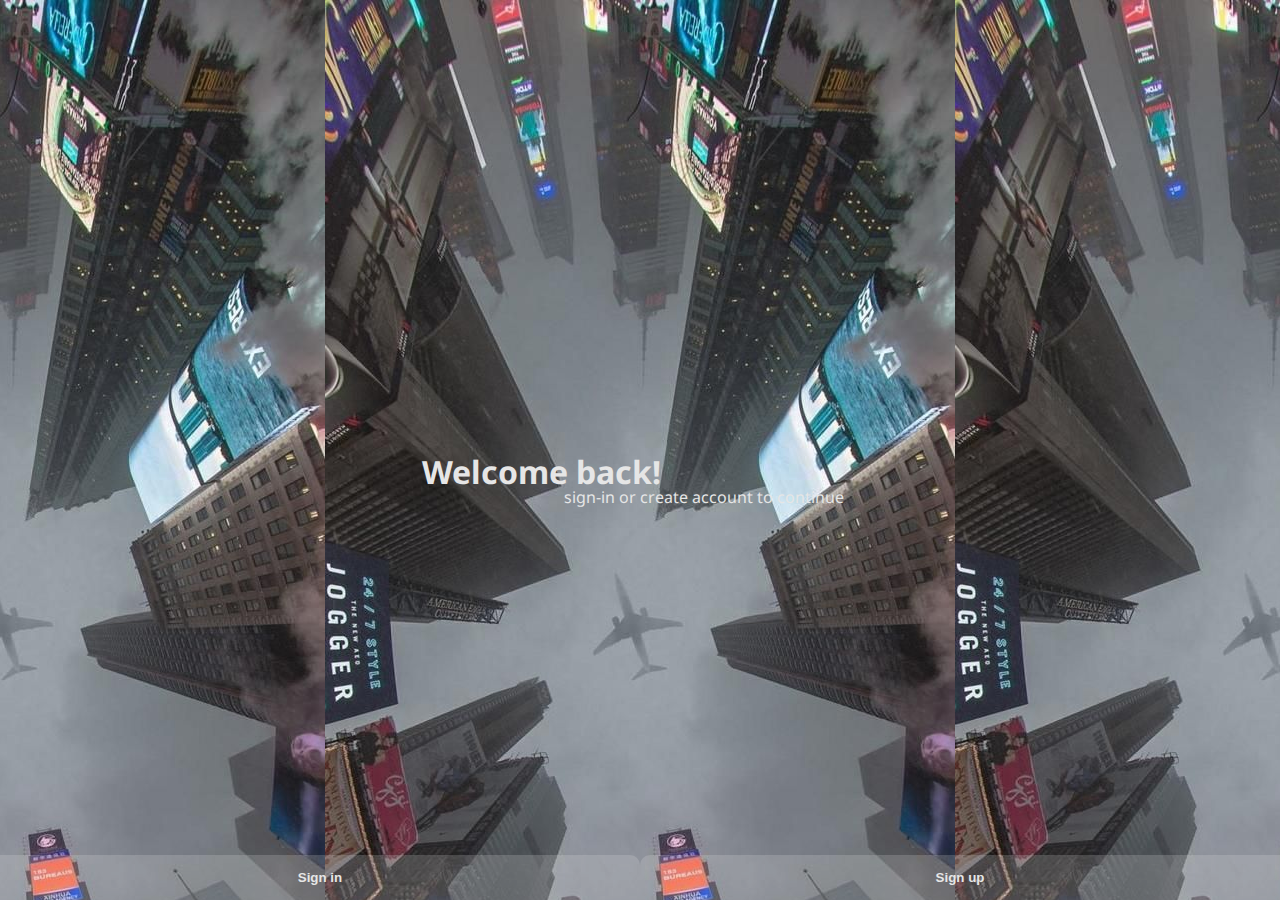
==== el-nino/index.html @ 7fe17be4 "eganh.dev" ====
<!DOCTYPE html>
<html lang="en">
<head>
    <meta charset="UTF-8">
    <meta name="viewport" content="width=device-width, initial-scale=1.0">
    <link rel="preconnect" href="https://fonts.googleapis.com">
    <link rel="preconnect" href="https://fonts.gstatic.com" crossorigin>
    <link href="https://fonts.googleapis.com/css2?family=Noto+Sans:ital,wght@0,100..900;1,100..900&family=Open+Sans:ital,wght@0,300..800;1,300..800&family=Press+Start+2P&display=swap" rel="stylesheet">
    <link rel="stylesheet" href="style.css">
    <title>user login and sign-in cards</title>
</head>
<body>
    <section id="userSignin">
        <h1 id="welcomeTxt">Welcome back!</h1>
        <p id="signpara">sign-in or create account to continue</p>
        <button id="signin">Sign in</button>
        <button id="signup">Sign up</button>
    </section>
</body>
</html>
---- el-nino/style.css ----
*{
    box-sizing: border-box;
    margin: 0;
    padding: 0;
}
body{
    margin: 0;
    padding: 0;
    background-image: url(images/11106b12-776e-451b-9987-36159998f34b.jpeg);
    background-position-x: 50%;
    font-family: "Noto Sans", sans-serif;
    font-optical-sizing: auto;
    font-weight: 400;
    font-style: normal;
    font-variation-settings: "wdth" 100;
}
#userSignin{
    text-align: center;
}
#welcomeTxt{
    position: absolute;
    top: 50%;
    left: 33%;
    color: hsl(0, 0%, 90%);   
}   
#signpara{
    position: absolute;
    top: 54%;
    left: 25%;
    width: 60%;
    color: hsl(0, 0%, 90%);
}
button{
    position: absolute;
    bottom: 0%;
    width: 50%;
    height: 5%;
    border: none;
    color: hsl(0, 0%, 90%);
    background: hsla(0 0% 90%/0.2);
    font-weight: 600;
}
#signin{
    left: 0%;
    border-top-right-radius: 10px;
}
#signup{
    border-top-left-radius: 10px;
}
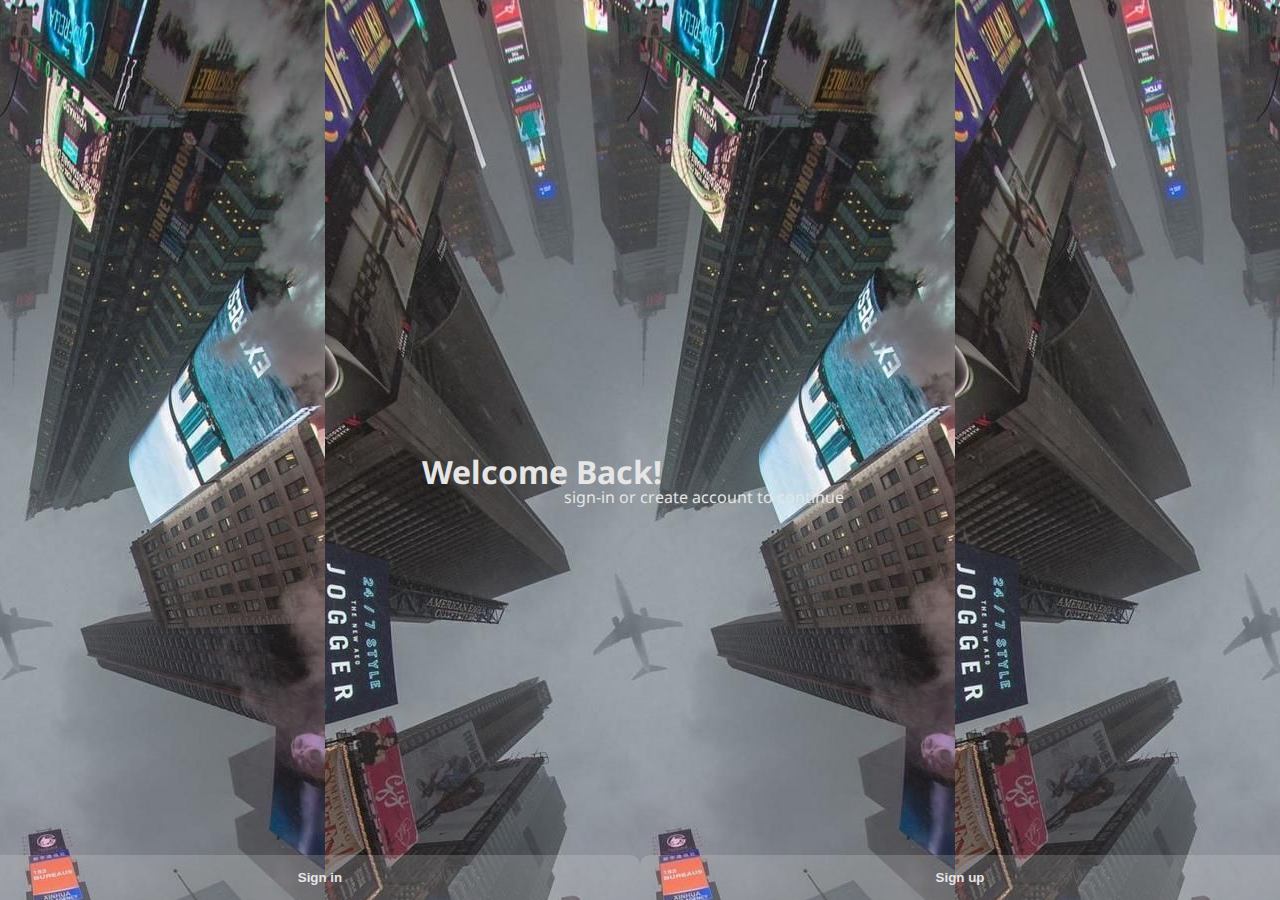
==== commit a4c955cd: "eganh.dev" ====
--- a/el-nino/index.html
+++ b/el-nino/index.html
@@ -11,7 +11,7 @@
 </head>
 <body>
     <section id="userSignin">
-        <h1 id="welcomeTxt">Welcome back!</h1>
+        <h1 id="welcomeTxt">Welcome Back!</h1>
         <p id="signpara">sign-in or create account to continue</p>
         <button id="signin">Sign in</button>
         <button id="signup">Sign up</button>
--- a/el-nino/style.css
+++ b/el-nino/style.css
@@ -39,6 +39,7 @@
     color: hsl(0, 0%, 90%);
     background: hsla(0 0% 90%/0.2);
     font-weight: 600;
+    transition: ease 0.5s;
 }
 #signin{
     left: 0%;
@@ -46,4 +47,8 @@
 }
 #signup{
     border-top-left-radius: 10px;
+}
+button:hover{
+    color: black;
+    background-color: hsl(0, 0%, 90%);
 }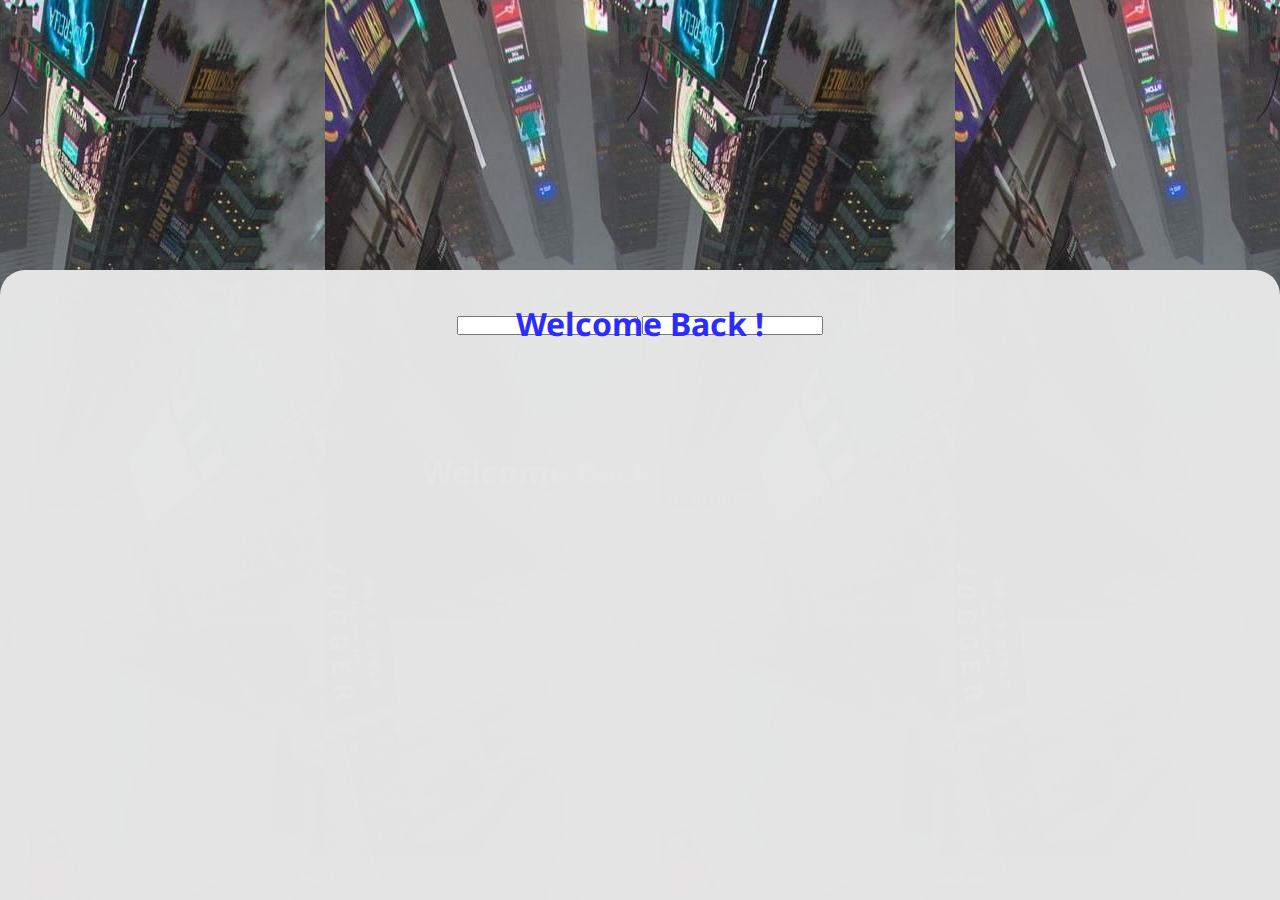
==== commit 83390973: "cards" ====
--- a/el-nino/index.html
+++ b/el-nino/index.html
@@ -13,8 +13,13 @@
     <section id="userSignin">
         <h1 id="welcomeTxt">Welcome Back!</h1>
         <p id="signpara">sign-in or create account to continue</p>
-        <button id="signin">Sign in</button>
-        <button id="signup">Sign up</button>
+        <button id="signin" onclick="signincard()">Sign in</button>
+        <button id="signup" onclick="signupcard()">Sign up</button>
+        <div id="sign-incard">
+            <h1 class="welcomeTxt">Welcome Back !</h1>
+            <input type="text">
+            <input type="text">
+        </div>
     </section>
 </body>
 </html>--- a/el-nino/style.css
+++ b/el-nino/style.css
@@ -51,4 +51,18 @@
 button:hover{
     color: black;
     background-color: hsl(0, 0%, 90%);
+}
+#sign-incard{
+    position: absolute;
+    bottom: 0%;
+    height: 70%;
+    background-color: hsla(0 0% 90%/0.99);
+    width: 100%;
+    border-top-left-radius: 25px;
+    border-top-right-radius: 25px;
+}
+.welcomeTxt{
+    position: relative;
+    color: rgb(44, 44, 255);
+    top: 5%;
 }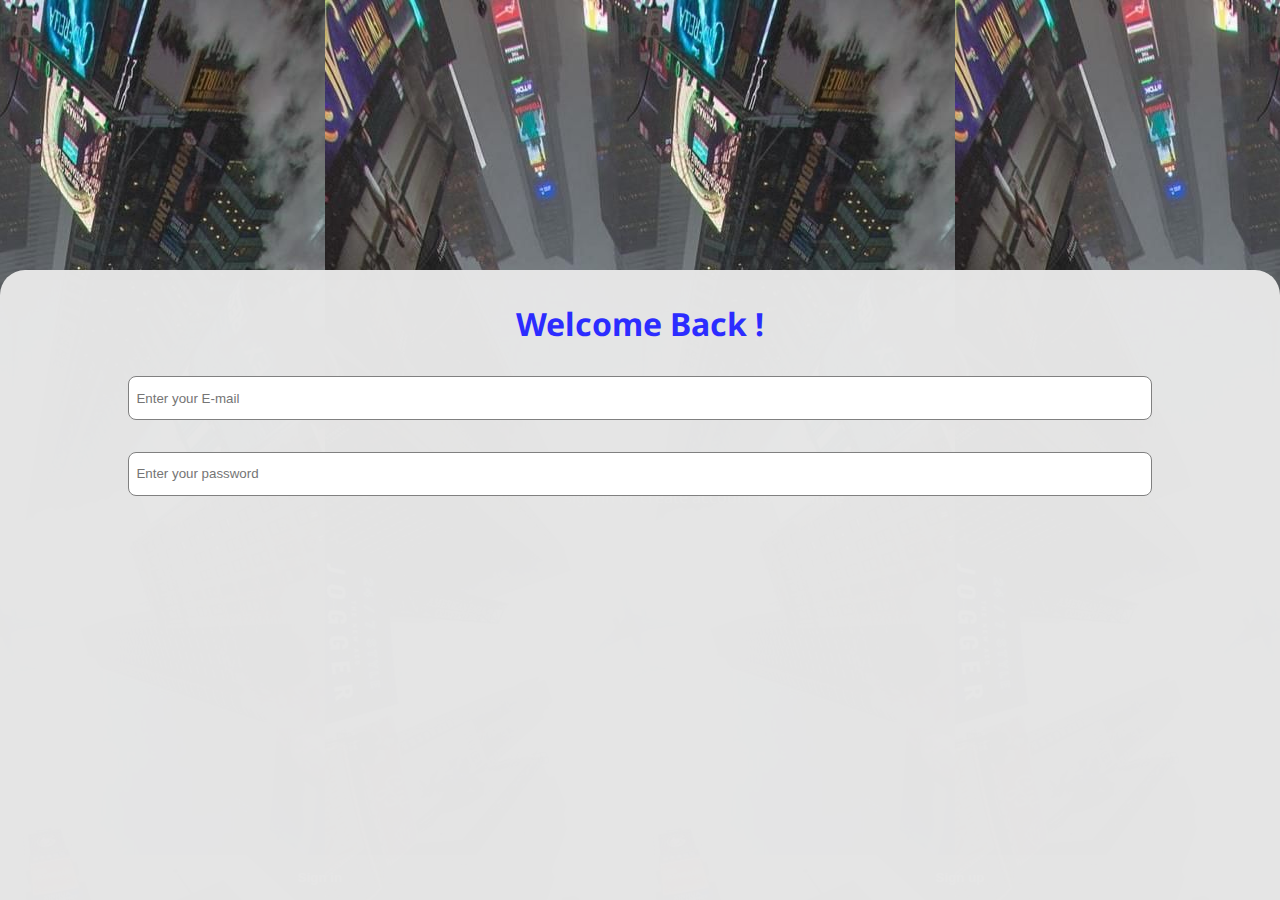
==== commit 4b36b558: "cards" ====
--- a/el-nino/index.html
+++ b/el-nino/index.html
@@ -17,8 +17,8 @@
         <button id="signup" onclick="signupcard()">Sign up</button>
         <div id="sign-incard">
             <h1 class="welcomeTxt">Welcome Back !</h1>
-            <input type="text">
-            <input type="text">
+            <input id="emailipt" type="text" placeholder="  Enter your E-mail">
+            <input id="passwordipt" type="text" placeholder="  Enter your password">
         </div>
     </section>
 </body>
--- a/el-nino/style.css
+++ b/el-nino/style.css
@@ -65,4 +65,24 @@
     position: relative;
     color: rgb(44, 44, 255);
     top: 5%;
+}
+#emailipt{
+    position: relative;
+    display: block;
+    top: 10%;
+    width: 80%;
+    left: 10%;
+    height: 7%;
+    border-radius: 8px;
+    border: 1px gray solid;
+}
+#passwordipt{
+    position: relative;
+    display: block;
+    top: 15%;
+    width: 80%;
+    left: 10%;
+    height: 7%;
+    border-radius: 8px;
+    border: 1px gray solid;
 }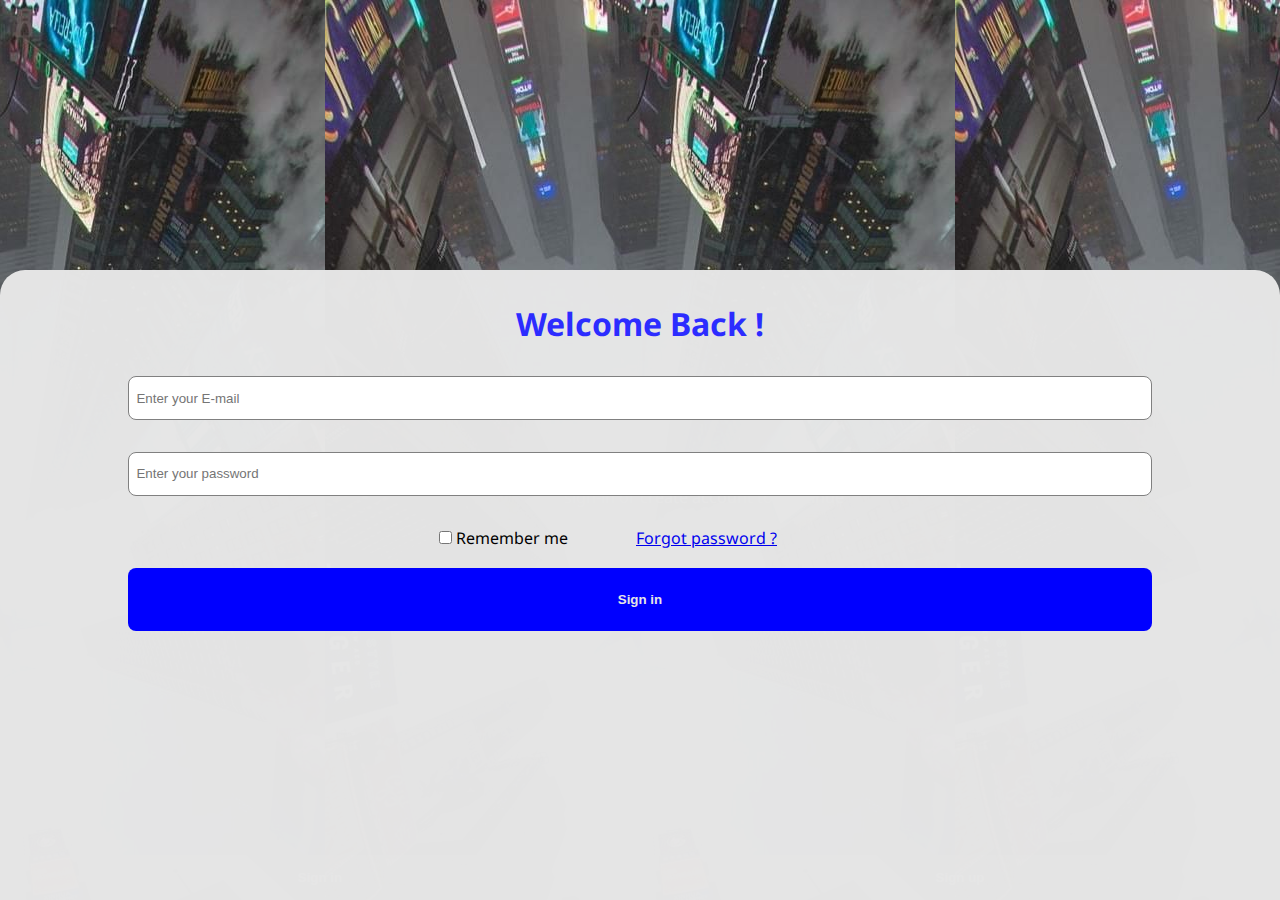
==== commit 283589d5: "cards" ====
--- a/el-nino/index.html
+++ b/el-nino/index.html
@@ -19,6 +19,10 @@
             <h1 class="welcomeTxt">Welcome Back !</h1>
             <input id="emailipt" type="text" placeholder="  Enter your E-mail">
             <input id="passwordipt" type="text" placeholder="  Enter your password">
+            <input id="remembercheck" type="checkbox">
+            <p id="rememberme">Remember me</p>
+            <p id="forgotpass"><a href="#">Forgot password ?</a></p>
+            <button id="buttonsign">Sign in</button>
         </div>
     </section>
 </body>
--- a/el-nino/style.css
+++ b/el-nino/style.css
@@ -85,4 +85,32 @@
     height: 7%;
     border-radius: 8px;
     border: 1px gray solid;
+}
+#remembercheck{
+    position: relative;
+    display: inline-block;
+    top: 20%;
+    left: -5%;
+}
+#rememberme{
+    position: relative;
+    display: inline-block;
+    top: 20%;
+    left: -5%;
+}
+#forgotpass{
+    position: relative;
+    top: 20%;
+    display: inline-block;
+    padding: 0;
+    margin-left: 0;
+}
+#buttonsign{
+    position: relative;
+    width: 80%;
+    height: 10%;
+    border-radius: 8px;
+    color: hsl(0, 0%, 90%);
+    background-color: blue;
+    top: 23%;
 }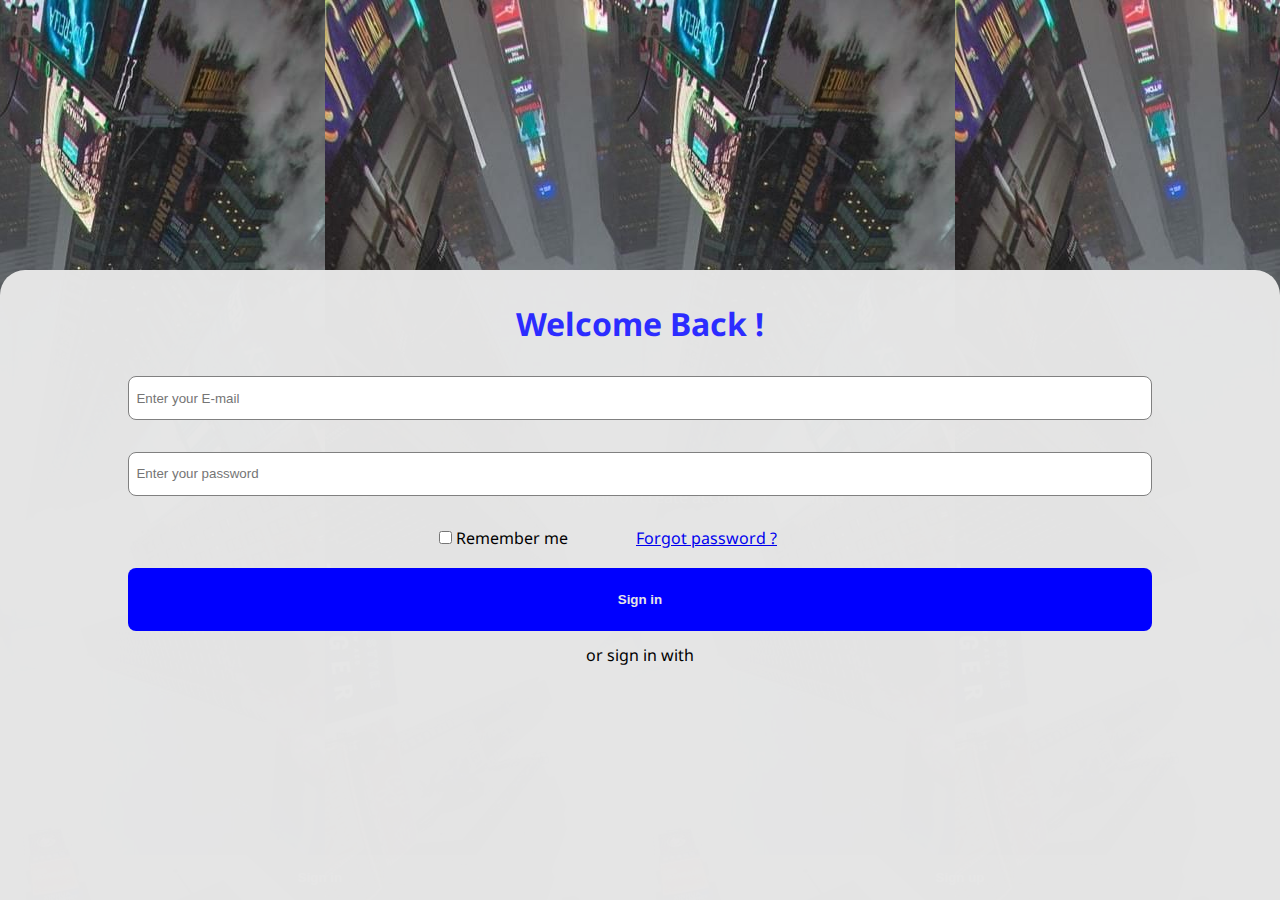
==== commit 2832d140: "cards" ====
--- a/el-nino/index.html
+++ b/el-nino/index.html
@@ -23,6 +23,7 @@
             <p id="rememberme">Remember me</p>
             <p id="forgotpass"><a href="#">Forgot password ?</a></p>
             <button id="buttonsign">Sign in</button>
+            <p id="orsign">or sign in with</p>
         </div>
     </section>
 </body>
--- a/el-nino/style.css
+++ b/el-nino/style.css
@@ -113,4 +113,8 @@
     color: hsl(0, 0%, 90%);
     background-color: blue;
     top: 23%;
+}
+#orsign{
+    position: relative;
+    top: 25%;
 }